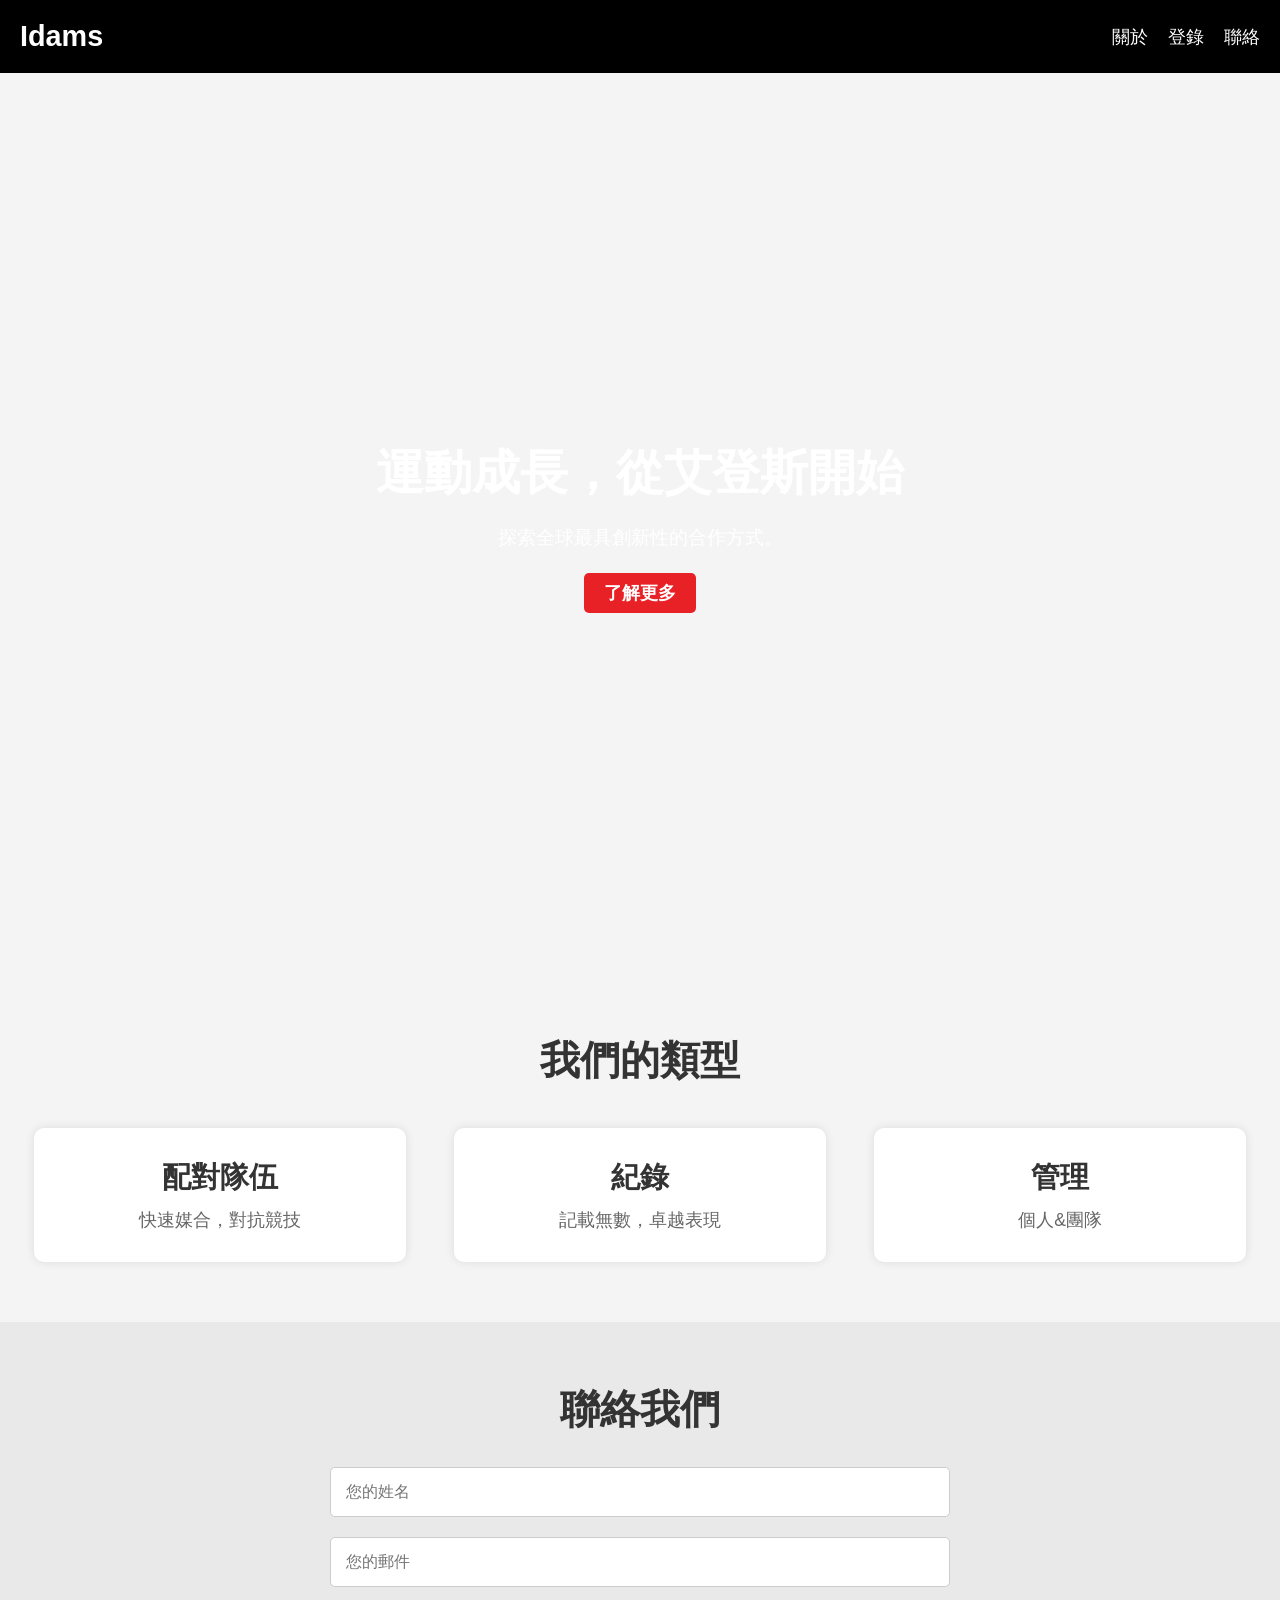
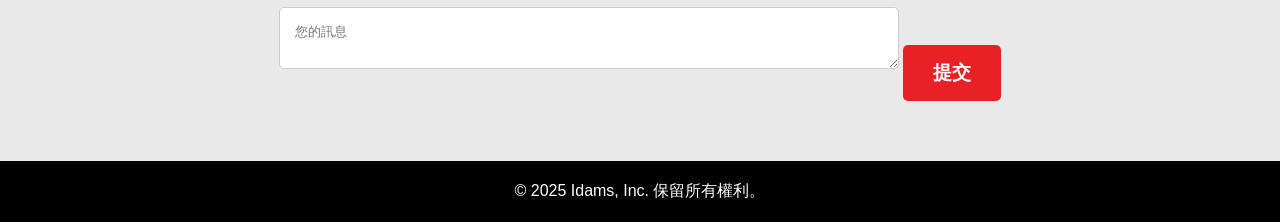
==== AdamPJ/index.html @ 088e77b9 "version1" ====
<!DOCTYPE html>
<html lang="zh-TW">
<head>
    <meta charset="UTF-8">
    <meta name="viewport" content="width=device-width, initial-scale=1.0">
    <meta http-equiv="X-UA-Compatible" content="ie=edge">
    <title>運動媒合第一品牌</title>
    <link rel="stylesheet" href="styles.css">
</head>
<body>
    <!-- 頁首 -->
    <header>
        <div class="logo">
            <h1>Idams</h1>
        </div>
        <nav>
            <ul>
                <li><a href="#about">關於</a></li>
                <li><a href="#models">登錄</a></li>
                <li><a href="#contact">聯絡</a></li>
            </ul>
        </nav>
    </header>

    <!-- 首頁大圖 -->
    <section class="hero">
        <div class="hero-content">
            <h2>運動成長，從艾登斯開始</h2>
            <p>探索全球最具創新性的合作方式。</p>
            <a href="#models" class="cta-button">了解更多</a>
        </div>
    </section>

    <!-- 服務區域 -->
    <section id="models" class="models">
        <h2>我們的類型</h2>
        <div class="model-cards">
            <div class="model-card">
                <h3>配對隊伍</h3>
                <p>快速媒合，對抗競技</p>
            </div>
            <div class="model-card">
                <h3>紀錄</h3>
                <p>記載無數，卓越表現</p>
            </div>
            <div class="model-card">
                <h3>管理</h3>
                <p>個人&團隊</p>
            </div>
        </div>
    </section>

    <!-- 聯絡區域 -->
    <section id="contact" class="contact">
        <h2>聯絡我們</h2>
        <form action="#" method="post">
            <input type="text" name="name" placeholder="您的姓名" required>
            <input type="email" name="email" placeholder="您的郵件" required>
            <textarea name="message" placeholder="您的訊息" required></textarea>
            <button type="submit" class="cta-button">提交</button>
        </form>
    </section>

    <!-- 頁腳 -->
    <footer>
        <p>&copy; 2025 Idams, Inc. 保留所有權利。</p>
    </footer>
</body>
</html>
---- AdamPJ/styles.css ----
/* 重置一些預設樣式 */
* {
    margin: 0;
    padding: 0;
    box-sizing: border-box;
}

/* 全局設置 */
body {
    font-family: Arial, sans-serif;
    color: #333;
    background-color: #f4f4f4;
}

/* 頁首設計 */
header {
    display: flex;
    justify-content: space-between;
    align-items: center;
    padding: 20px;
    background-color: #000;
    color: #fff;
}

header .logo h1 {
    font-size: 1.8em;
    font-weight: bold;
}

header nav ul {
    list-style-type: none;
    display: flex;
    gap: 20px;
}

header nav a {
    color: #fff;
    text-decoration: none;
    font-size: 1.1em;
    transition: color 0.3s;
}

header nav a:hover {
    color: #d1d1d1;
}

/* 首頁大圖 */
.hero {
    background-image: url('https://www.tesla.com/sites/default/files/images/blogs/tesla_model_3_hero.jpg'); /* 這是特斯拉的圖片，您可以換成自己的圖片 */
    background-size: cover;
    background-position: center;
    height: 100vh;
    display: flex;
    justify-content: center;
    align-items: center;
    text-align: center;
    color: #fff;
}

.hero h2 {
    font-size: 3em;
    margin-bottom: 20px;
}

.hero p {
    font-size: 1.2em;
    margin-bottom: 30px;
}

.cta-button {
    background-color: #e82127;
    color: #fff;
    padding: 10px 20px;
    text-decoration: none;
    border-radius: 5px;
    font-weight: bold;
    font-size: 1.1em;
    transition: background-color 0.3s;
}

.cta-button:hover {
    background-color: #c71c21;
}

/* 車型區域 */
.models {
    padding: 60px 20px;
    text-align: center;
}

.models h2 {
    font-size: 2.5em;
    margin-bottom: 40px;
}

.model-cards {
    display: flex;
    justify-content: space-around;
    gap: 20px;
}

.model-card {
    background-color: #fff;
    padding: 30px;
    width: 30%;
    border-radius: 10px;
    box-shadow: 0 0 10px rgba(0, 0, 0, 0.1);
    text-align: center;
}

.model-card h3 {
    font-size: 1.8em;
    margin-bottom: 10px;
}

.model-card p {
    font-size: 1.1em;
    color: #666;
}

/* 聯絡區域 */
.contact {
    padding: 60px 20px;
    background-color: #e9e9e9;
    text-align: center;
}

.contact h2 {
    font-size: 2.5em;
    margin-bottom: 20px;
}

.contact form input,
.contact form textarea {
    width: 50%;
    padding: 15px;
    margin: 10px 0;
    border-radius: 5px;
    border: 1px solid #ccc;
    font-size: 1em;
}

.contact form button {
    padding: 15px 30px;
    background-color: #e82127;
    color: #fff;
    border: none;
    border-radius: 5px;
    font-size: 1.2em;
    cursor: pointer;
    transition: background-color 0.3s;
}

.contact form button:hover {
    background-color: #c71c21;
}

/* 頁腳 */
footer {
    padding: 20px;
    text-align: center;
    background-color: #000;
    color: #fff;
}
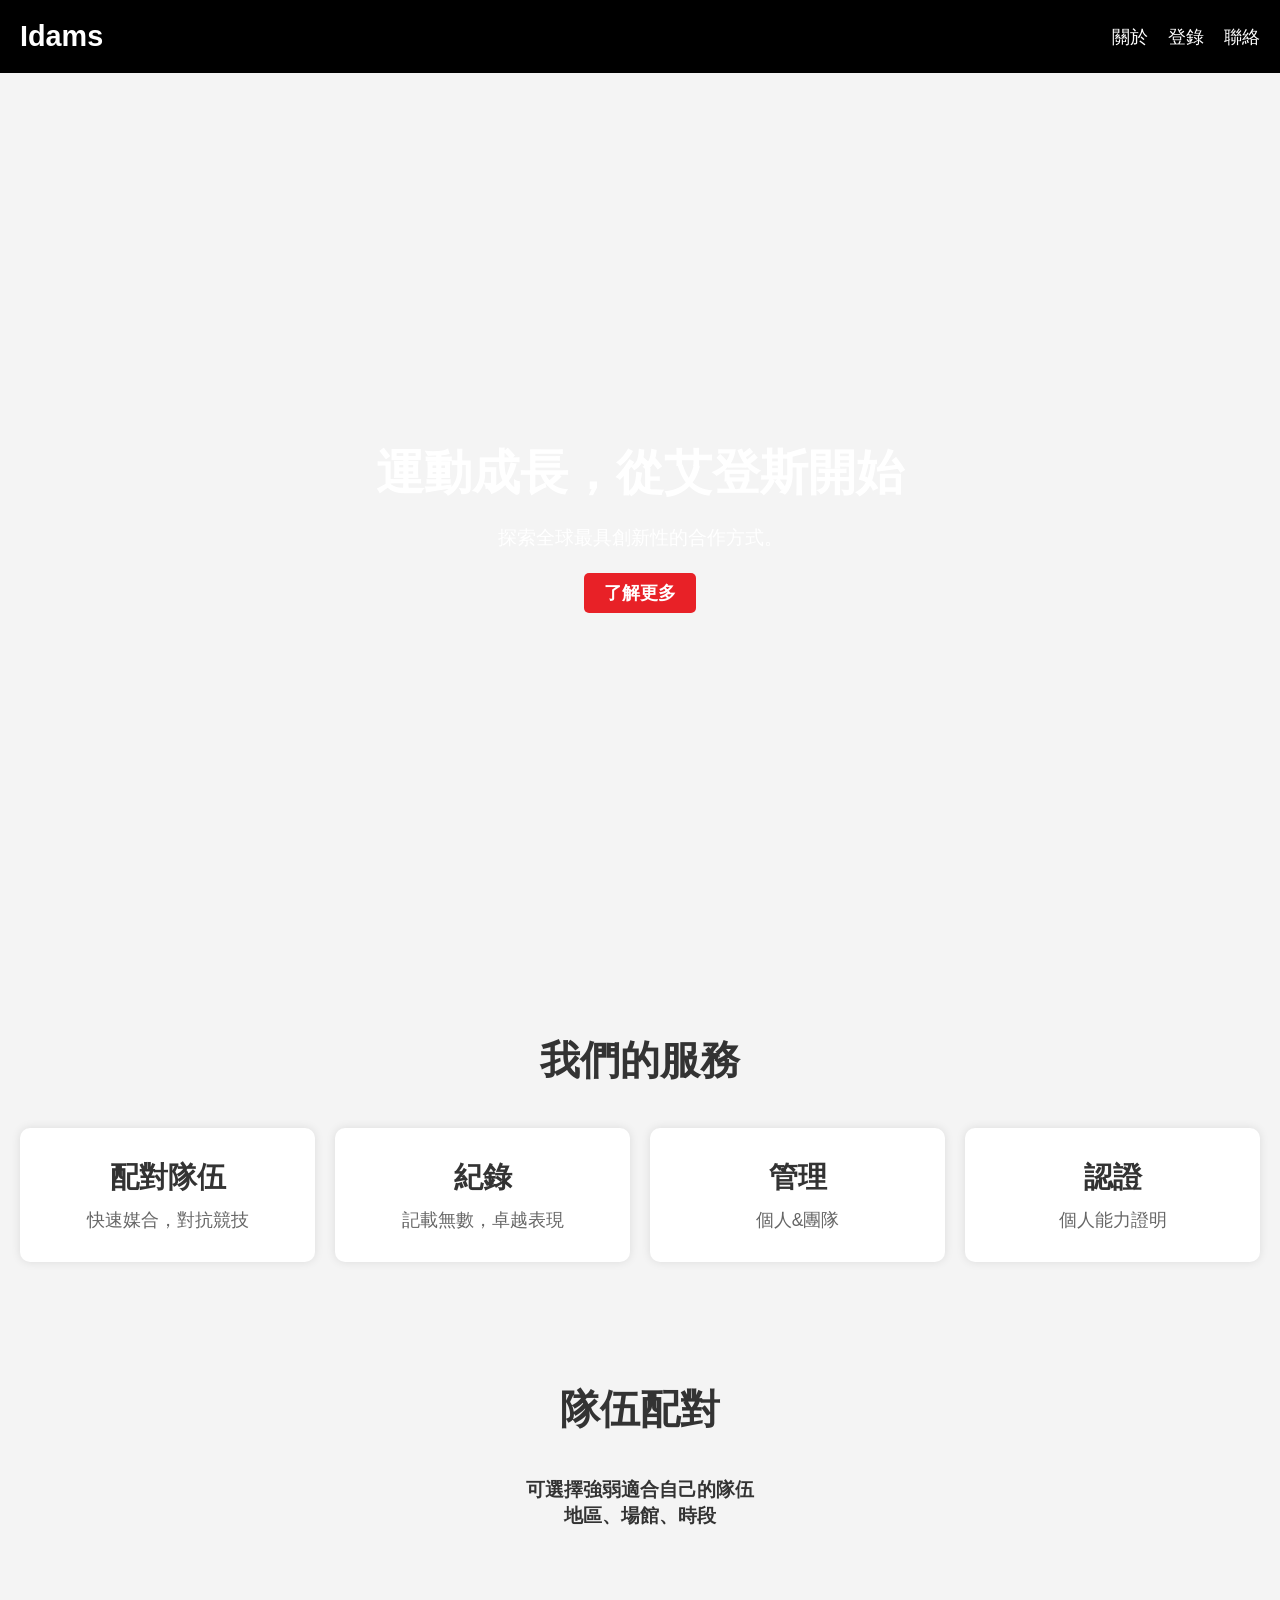
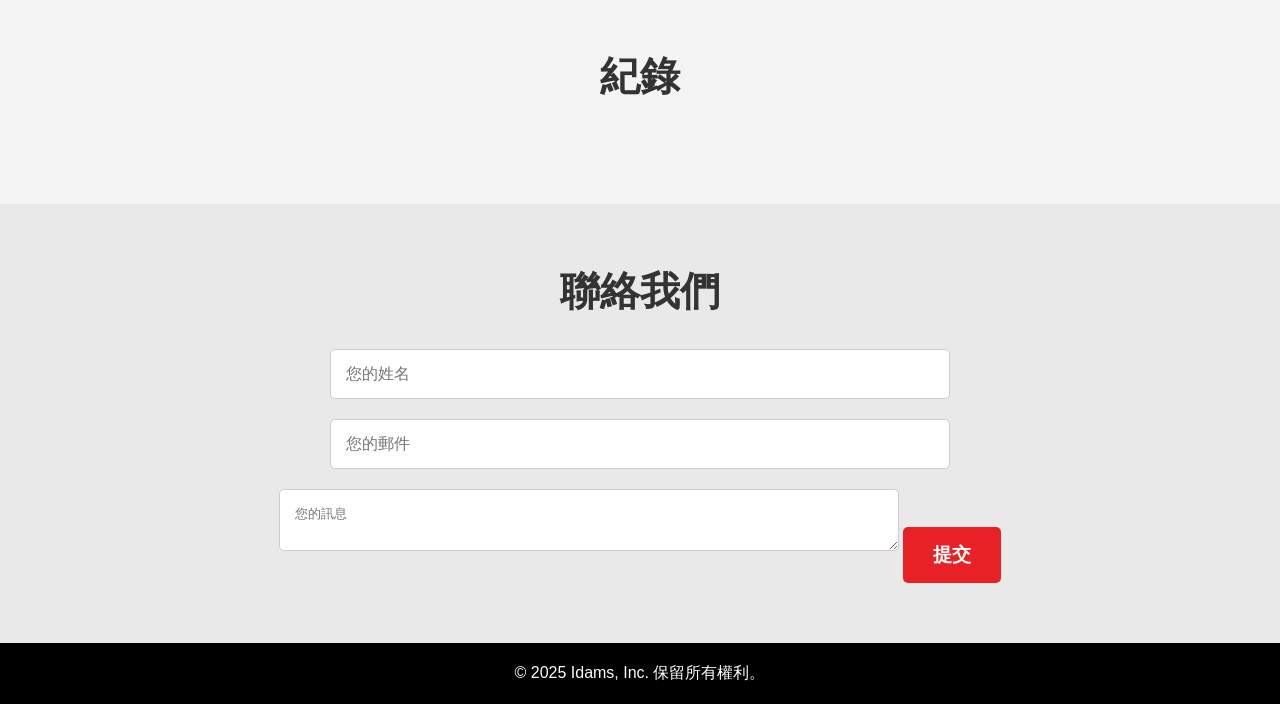
==== commit d88c2767: "Add files via upload" ====
--- a/AdamPJ/index.html
+++ b/AdamPJ/index.html
@@ -33,7 +33,7 @@
 
     <!-- 服務區域 -->
     <section id="models" class="models">
-        <h2>我們的類型</h2>
+        <h2>我們的服務</h2>
         <div class="model-cards">
             <div class="model-card">
                 <h3>配對隊伍</h3>
@@ -47,7 +47,23 @@
                 <h3>管理</h3>
                 <p>個人&團隊</p>
             </div>
+            <div class="model-card">
+                <h3>認證</h3>
+                <p>個人能力證明</p>
+            </div>
         </div>
+    </section>
+
+    <!-- 解釋服務 -->
+    <section id="exmodels" class="exmodels">
+        <h2>隊伍配對</h2>
+        <h3>可選擇強弱適合自己的隊伍</h3>
+        <h3>地區、場館、時段</h3>
+    </section>
+
+    <section id="exmodels" class="exmodels">
+        <h2>紀錄</h2>
+
     </section>
 
     <!-- 聯絡區域 -->
--- a/AdamPJ/styles.css
+++ b/AdamPJ/styles.css
@@ -114,6 +114,42 @@
 }
 
 .model-card p {
+    font-size: 1.1em;
+    color: #666;
+}
+
+/* 解釋區域 */
+.exmodels {
+    padding: 60px 20px;
+    text-align: center;
+}
+
+.exmodels h2 {
+    font-size: 2.5em;
+    margin-bottom: 40px;
+}
+
+.exmodel-cards {
+    display: flex;
+    justify-content: space-around;
+    gap: 20px;
+}
+
+.exmodel-card {
+    background-color: #fff;
+    padding: 30px;
+    width: 30%;
+    border-radius: 100px;
+    box-shadow: 0 0 10px rgba(0, 0, 0, 0.1);
+    text-align: center;
+}
+
+.exmodel-card h3 {
+    font-size: 1.8em;
+    margin-bottom: 10px;
+}
+
+.exmodel-card p {
     font-size: 1.1em;
     color: #666;
 }
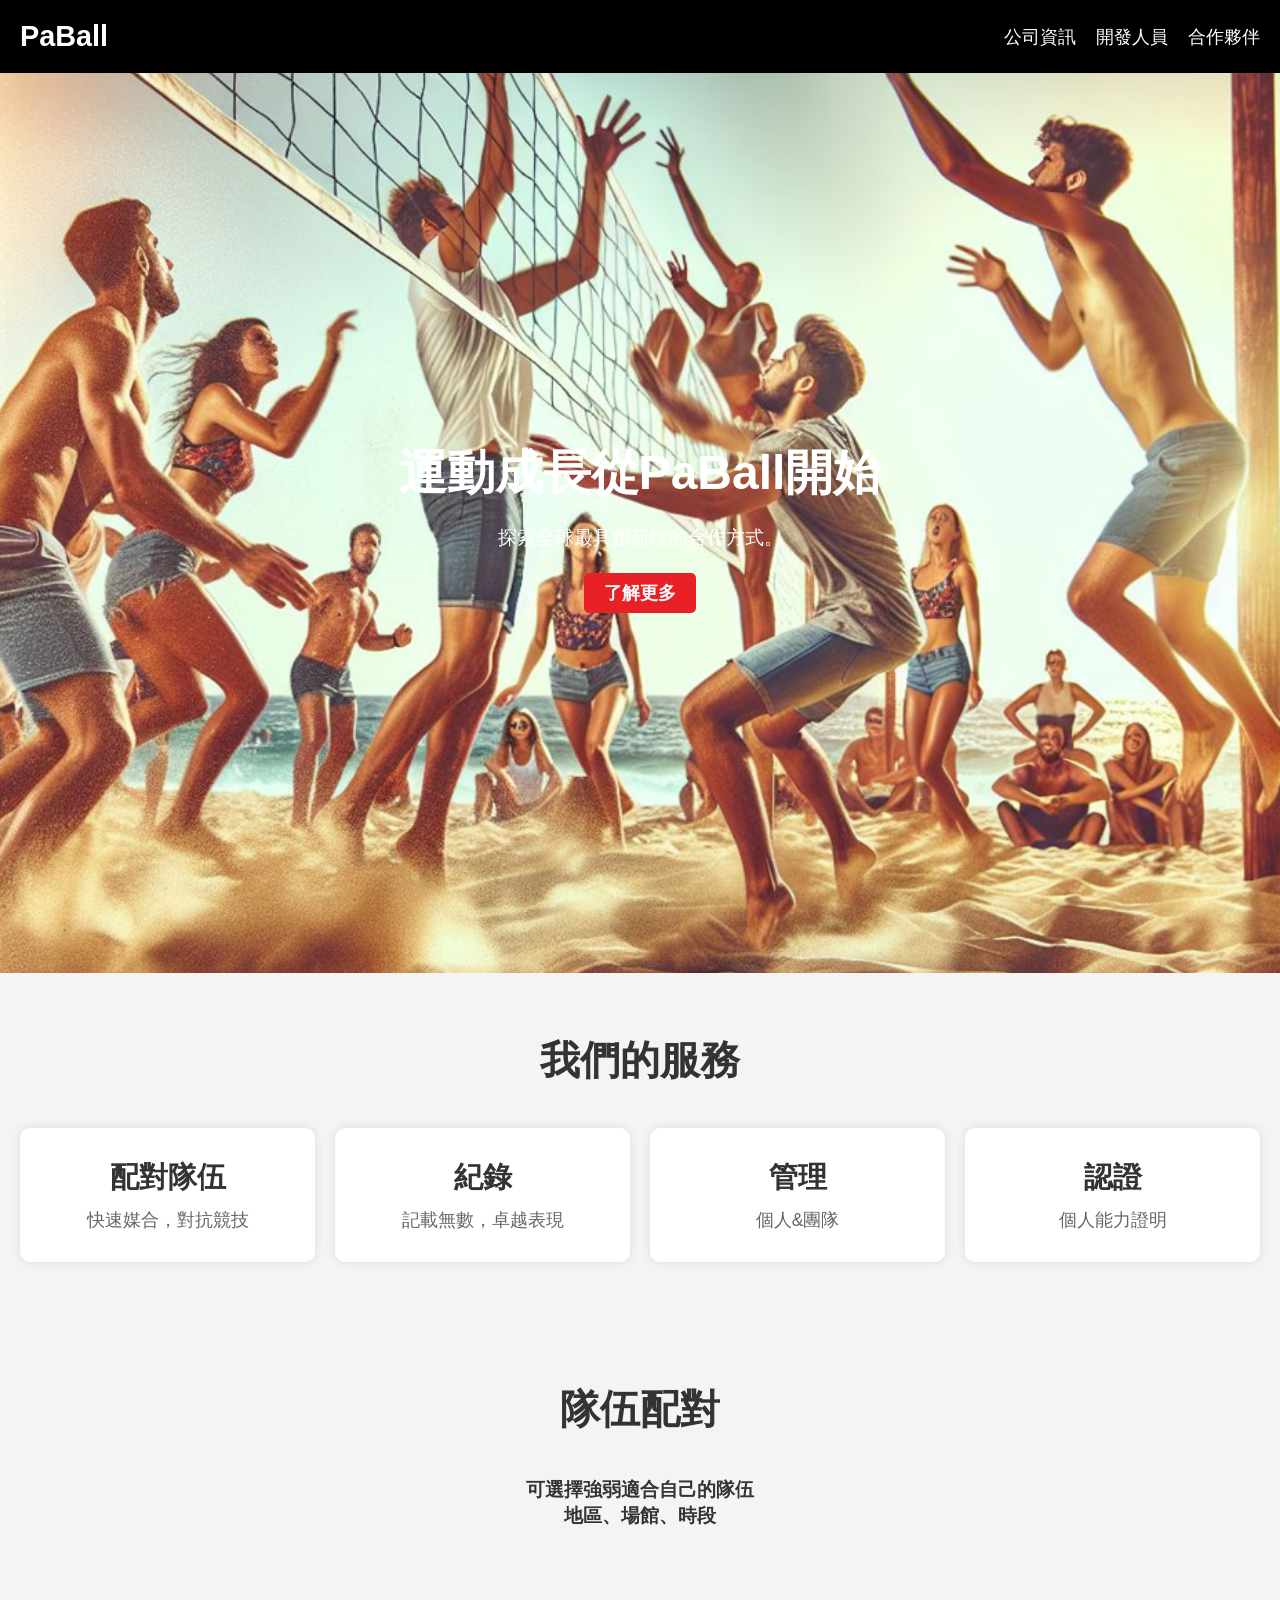
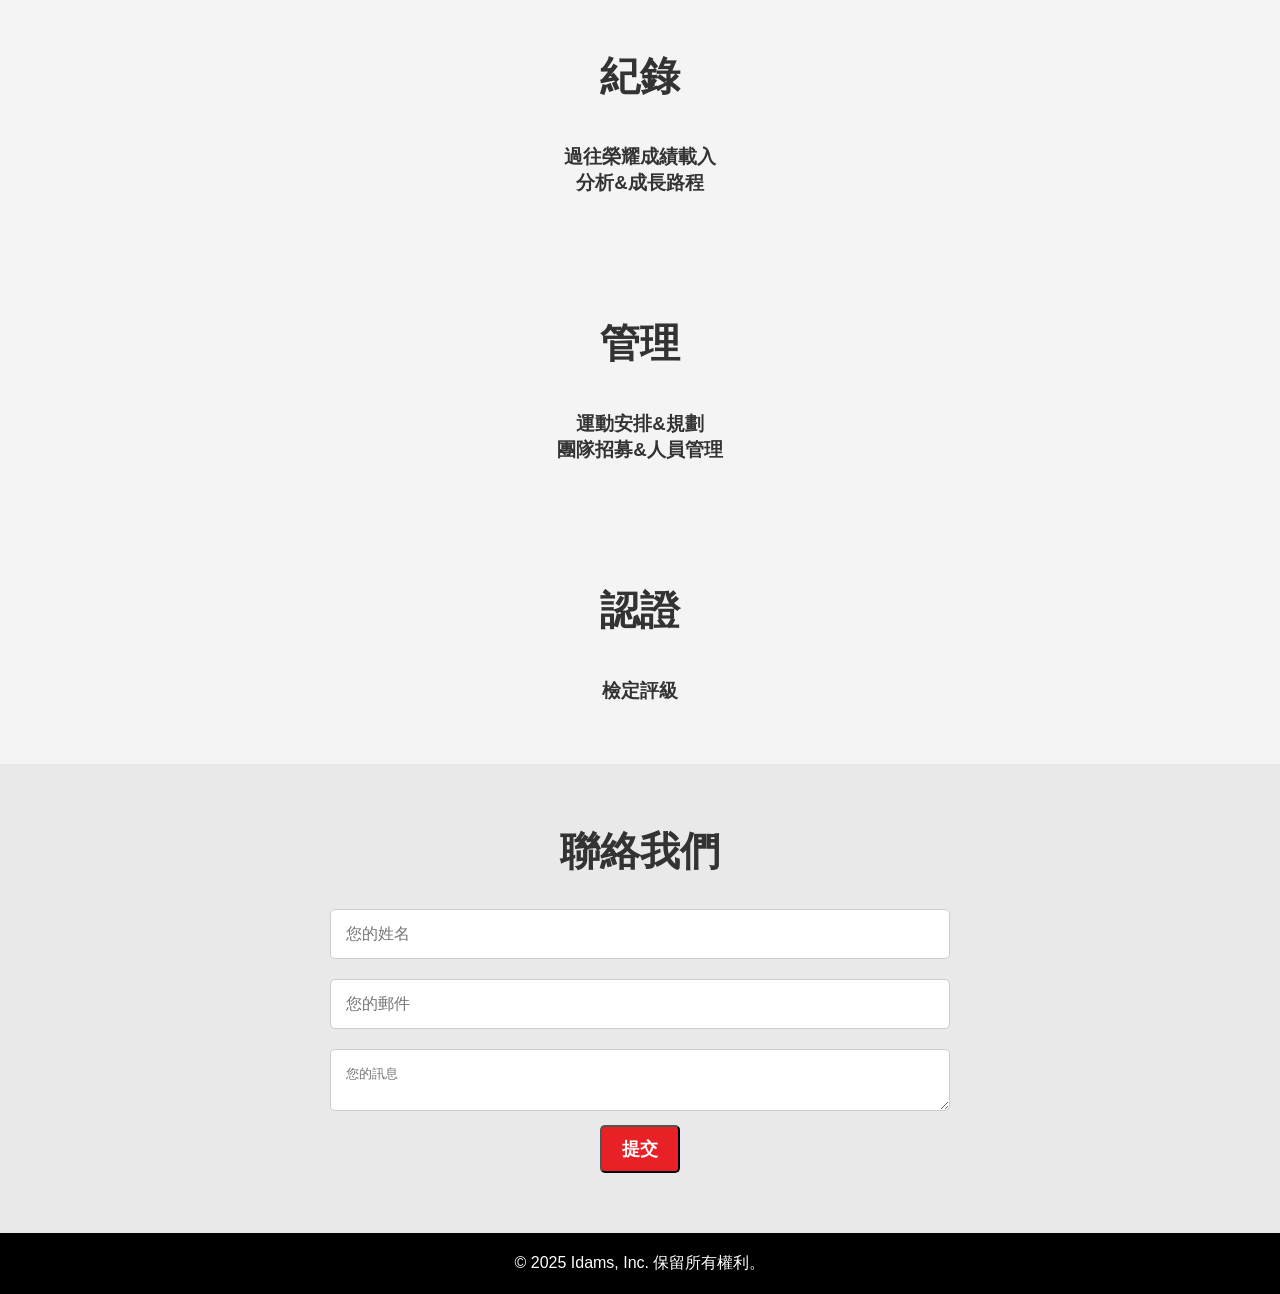
==== commit 09d7046e: "Add files via upload" ====
--- a/AdamPJ/index.html
+++ b/AdamPJ/index.html
@@ -4,20 +4,20 @@
     <meta charset="UTF-8">
     <meta name="viewport" content="width=device-width, initial-scale=1.0">
     <meta http-equiv="X-UA-Compatible" content="ie=edge">
-    <title>運動媒合第一品牌</title>
+    <title>PaBall 運動媒合第一品牌</title>
     <link rel="stylesheet" href="styles.css">
 </head>
 <body>
     <!-- 頁首 -->
     <header>
         <div class="logo">
-            <h1>Idams</h1>
+            <h1>PaBall</h1>
         </div>
         <nav>
             <ul>
-                <li><a href="#about">關於</a></li>
-                <li><a href="#models">登錄</a></li>
-                <li><a href="#contact">聯絡</a></li>
+                <li><a href="#about">公司資訊</a></li>
+                <li><a href="#models">開發人員</a></li>
+                <li><a href="#contact">合作夥伴</a></li>
             </ul>
         </nav>
     </header>
@@ -25,7 +25,7 @@
     <!-- 首頁大圖 -->
     <section class="hero">
         <div class="hero-content">
-            <h2>運動成長，從艾登斯開始</h2>
+            <h2>運動成長從PaBall開始</h2>
             <p>探索全球最具創新性的合作方式。</p>
             <a href="#models" class="cta-button">了解更多</a>
         </div>
@@ -54,16 +54,31 @@
         </div>
     </section>
 
-    <!-- 解釋服務 -->
+    <!-- 解釋配對 -->
     <section id="exmodels" class="exmodels">
         <h2>隊伍配對</h2>
         <h3>可選擇強弱適合自己的隊伍</h3>
         <h3>地區、場館、時段</h3>
     </section>
 
+    <!-- 解釋紀錄 -->
     <section id="exmodels" class="exmodels">
         <h2>紀錄</h2>
+        <h3>過往榮耀成績載入</h3>
+        <h3>分析&成長路程</h3>
+    </section>
 
+    <!-- 解釋管理 -->
+    <section id="exmodels" class="exmodels">
+        <h2>管理</h2>
+        <h3>運動安排&規劃</h3>
+        <h3>團隊招募&人員管理</h3>
+    </section>
+
+    <!-- 解釋認證 -->
+    <section id="exmodels" class="exmodels">
+        <h2>認證</h2>
+        <h3>檢定評級</h3>
     </section>
 
     <!-- 聯絡區域 -->
@@ -73,8 +88,9 @@
             <input type="text" name="name" placeholder="您的姓名" required>
             <input type="email" name="email" placeholder="您的郵件" required>
             <textarea name="message" placeholder="您的訊息" required></textarea>
-            <button type="submit" class="cta-button">提交</button>
+            
         </form>
+        <button type="submit" class="cta-button">提交</button>
     </section>
 
     <!-- 頁腳 -->
--- a/AdamPJ/styles.css
+++ b/AdamPJ/styles.css
@@ -46,7 +46,7 @@
 
 /* 首頁大圖 */
 .hero {
-    background-image: url('https://www.tesla.com/sites/default/files/images/blogs/tesla_model_3_hero.jpg'); /* 這是特斯拉的圖片，您可以換成自己的圖片 */
+    background-image: url('https://adamdengac.github.io/AdamPJ/AdamPJ/首頁大圖12.png'); /* 這是特斯拉的圖片，您可以換成自己的圖片 */
     background-size: cover;
     background-position: center;
     height: 100vh;
